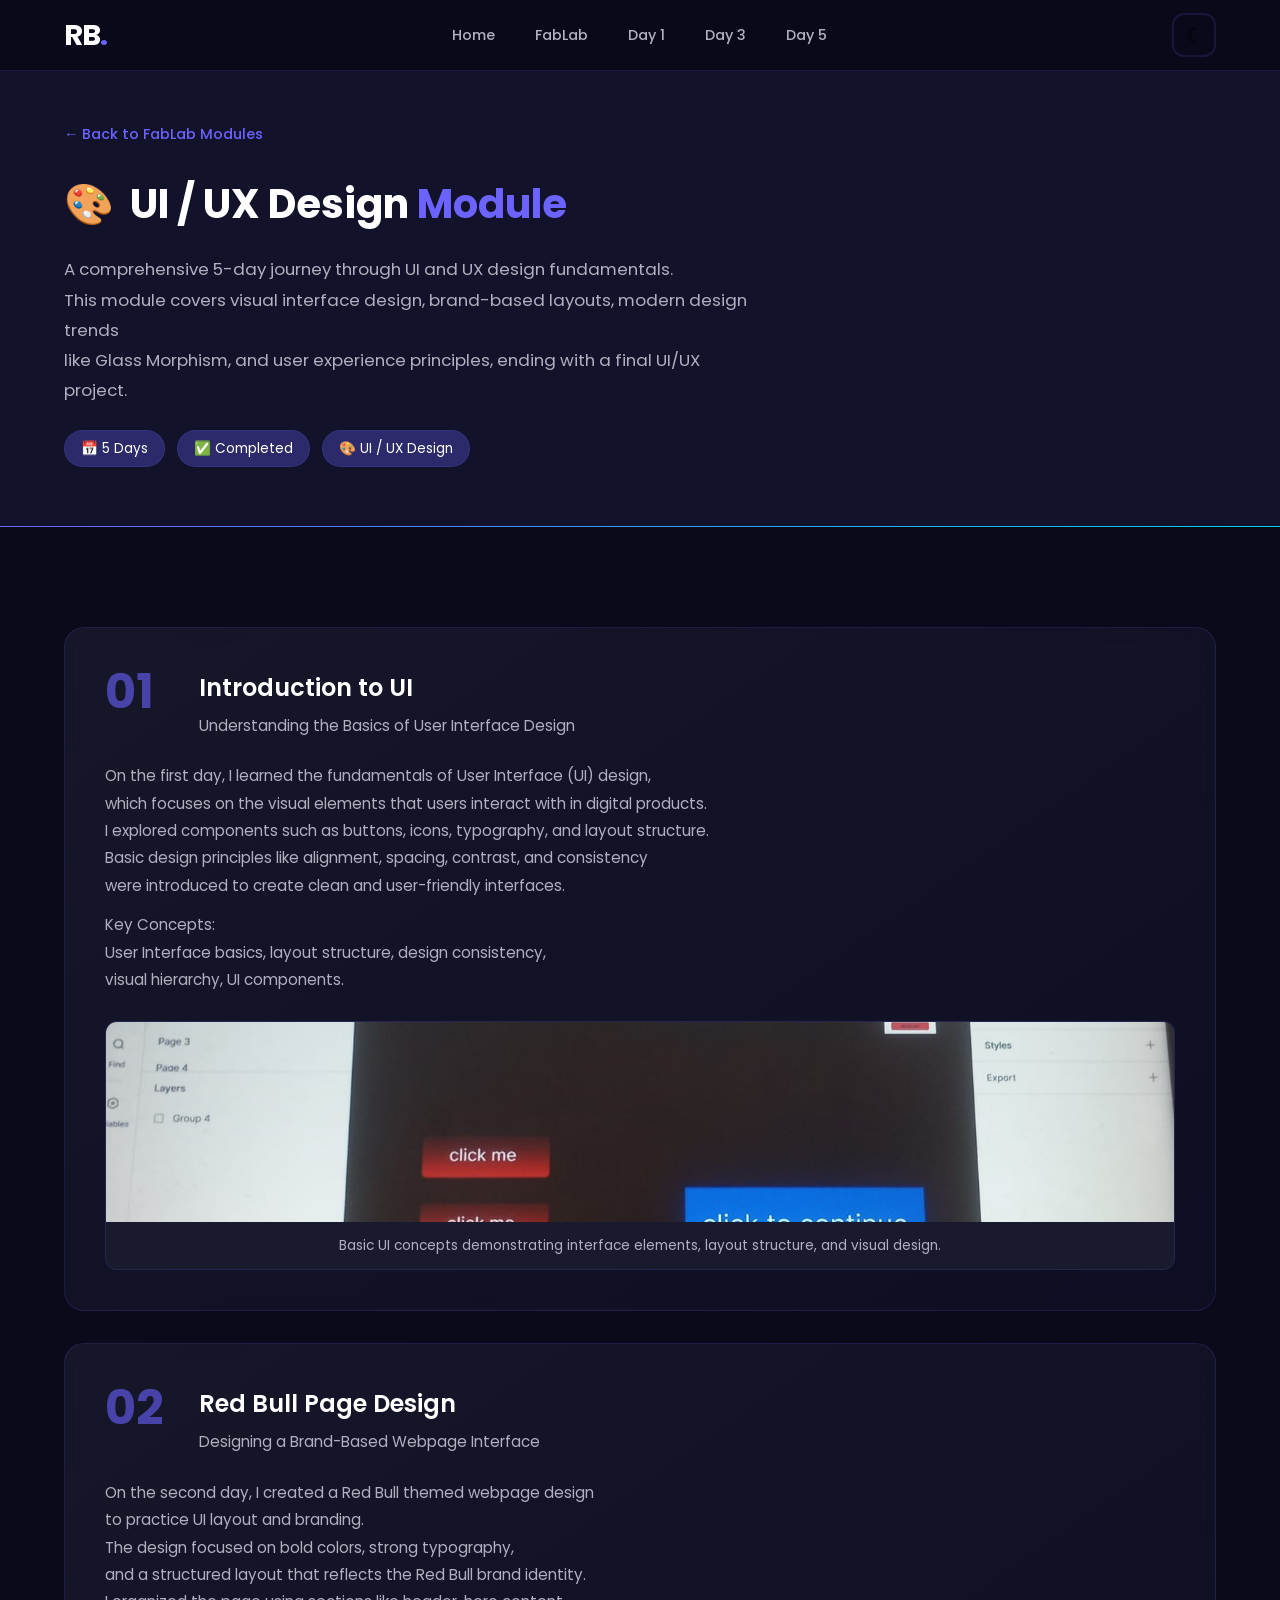
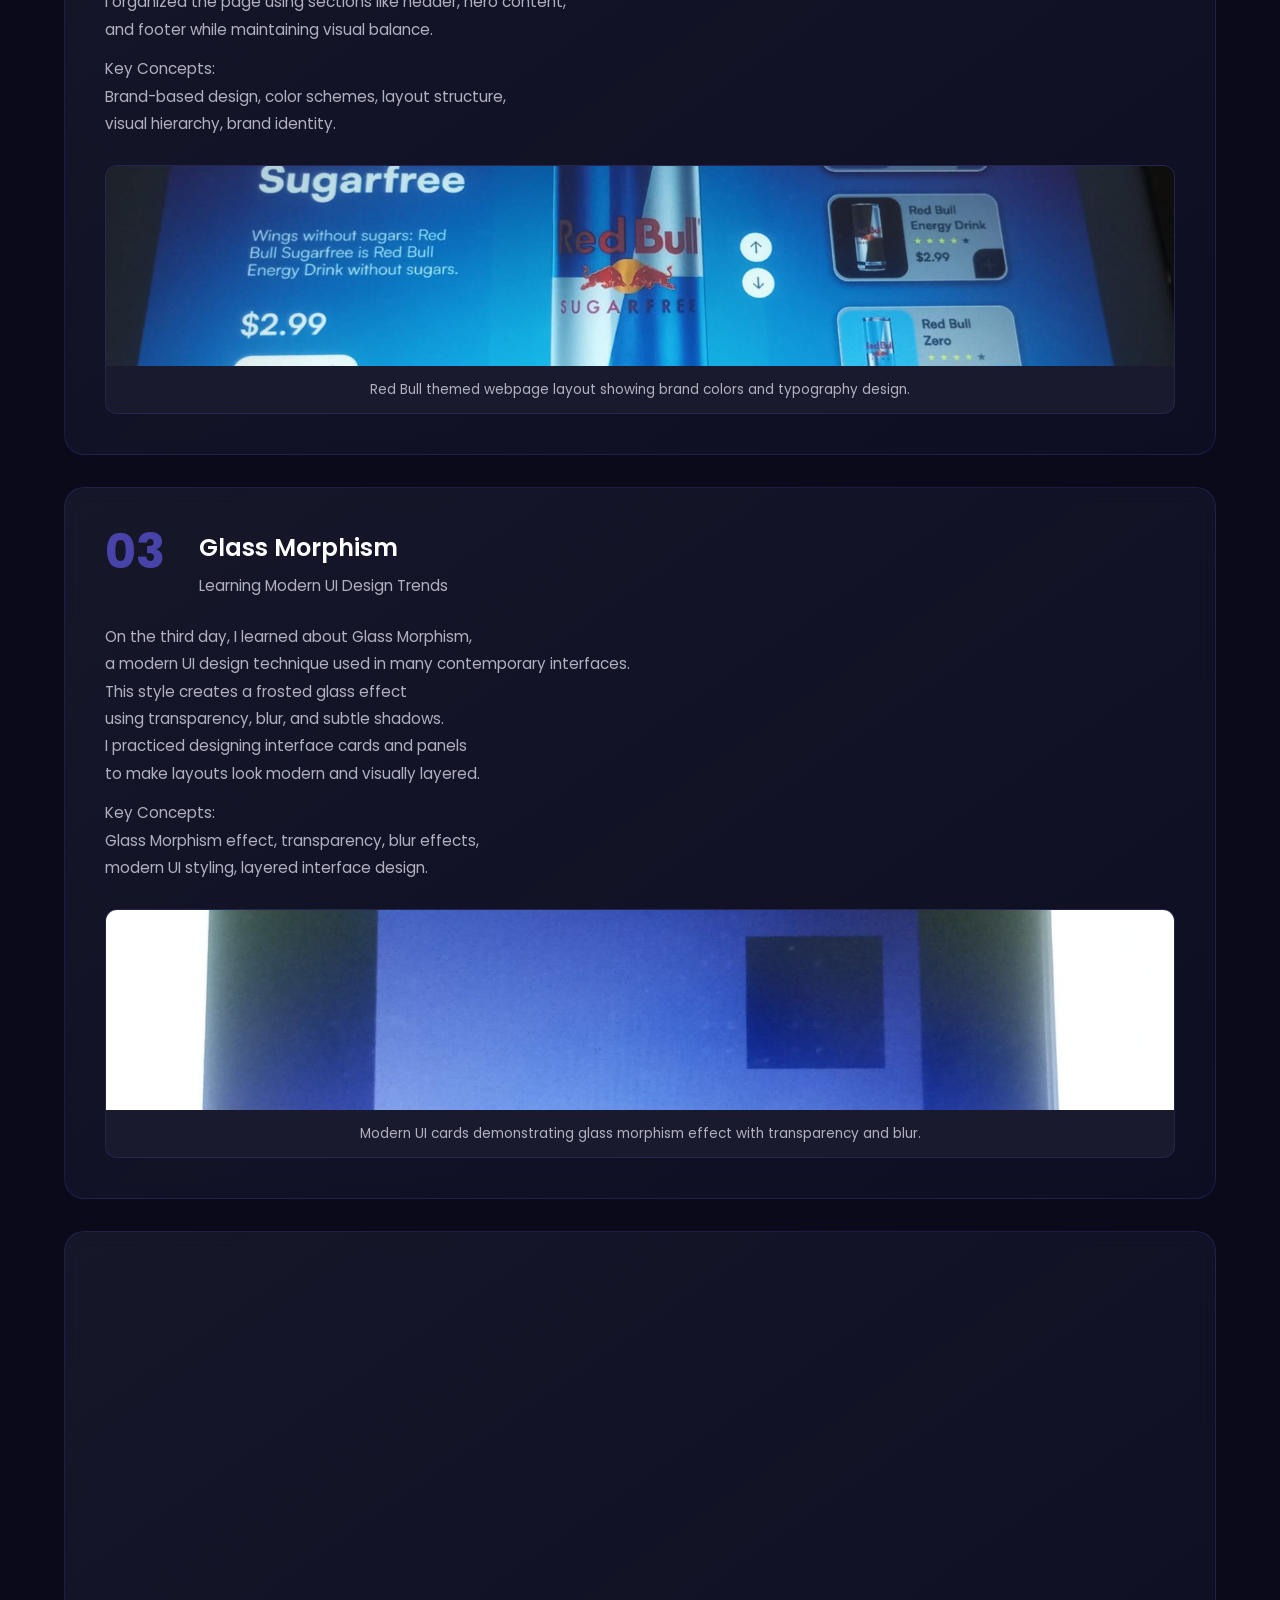
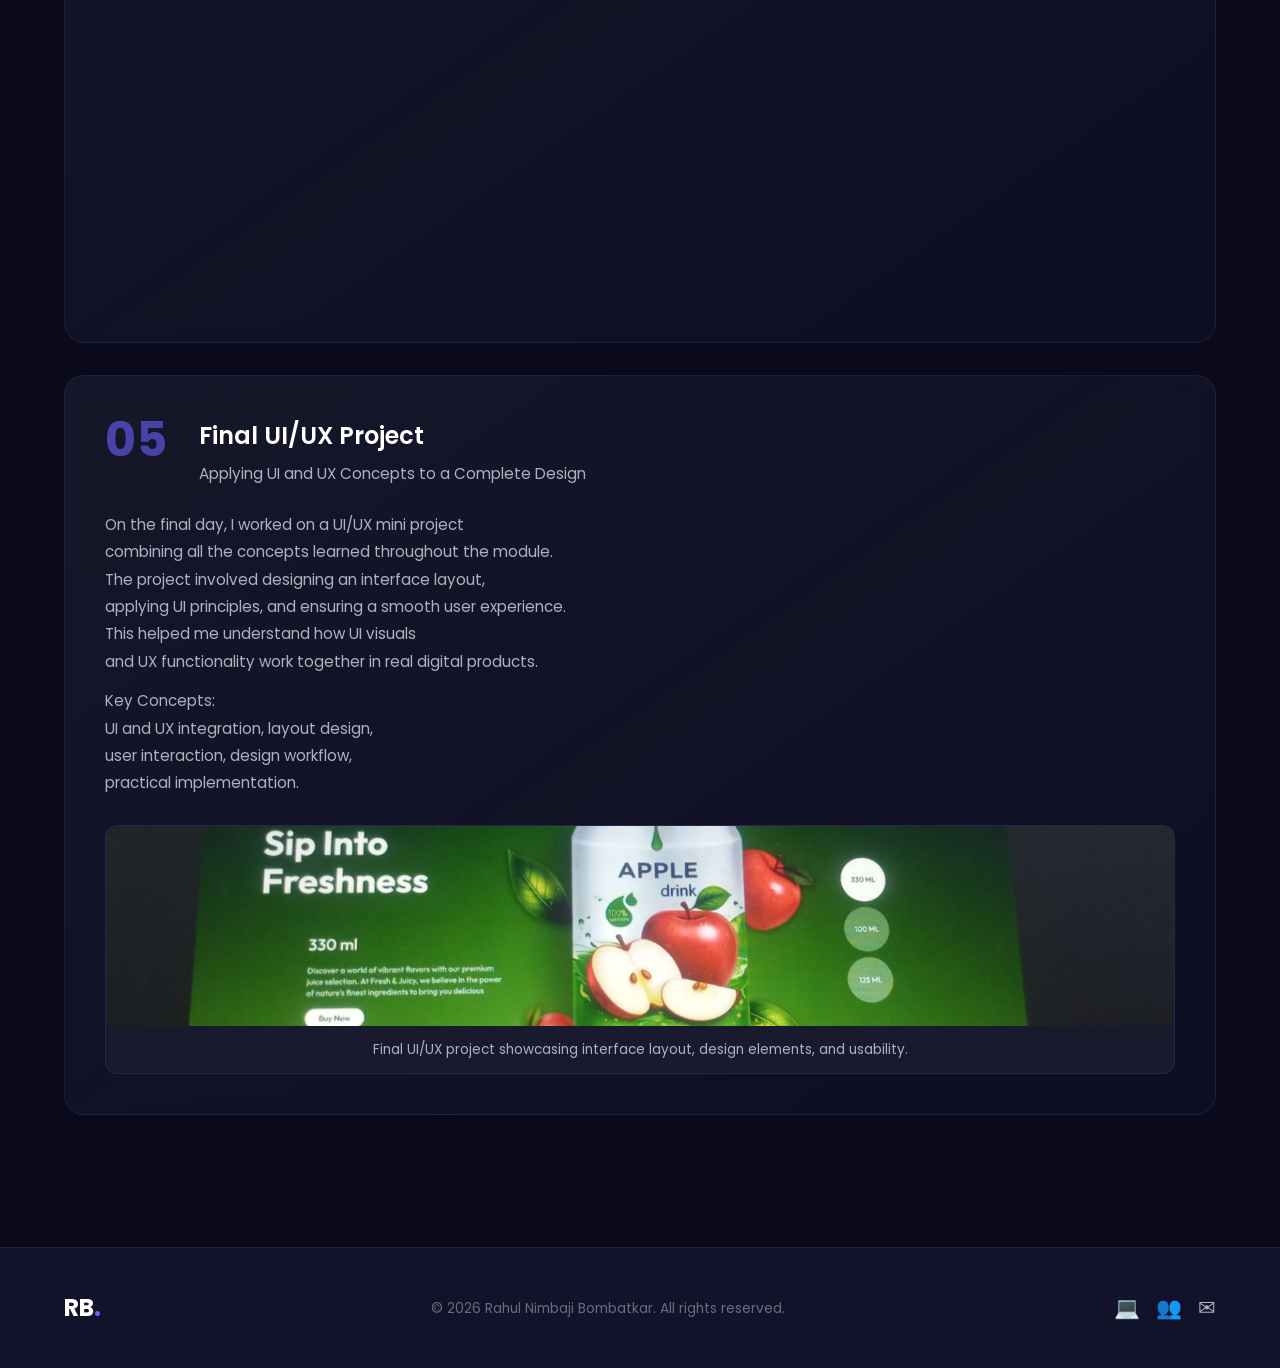
==== uiux.html @ 10b76bdc "Add files via upload" ====
<!DOCTYPE html>
<html lang="en" data-theme="dark">

<head>
    <meta charset="UTF-8">
    <meta name="viewport" content="width=device-width, initial-scale=1.0">
    <link rel="icon" href="https://public-frontend-cos.metadl.com/mgx/img/favicon_atoms.ico" type="image/x-icon">
   <title>UI / UX Design Module | Rahul Bombatkar</title>
    <link rel="stylesheet" href="./style.css">
    <link rel="preconnect" href="https://fonts.googleapis.com">
    <link rel="preconnect" href="https://fonts.gstatic.com" crossorigin>
    <link href="https://fonts.googleapis.com/css2?family=Poppins:wght@300;400;500;600;700&display=swap" rel="stylesheet">
</head>

<body>
    <!-- ========== NAVBAR ========== -->
    <nav class="navbar" id="navbar">
        <div class="nav-container">
            <a href="./index.html" class="nav-logo">RB<span class="accent">.</span></a>
            <ul class="nav-links" id="navLinks">
                <li><a href="./index.html" class="nav-link">Home</a></li>
                <li><a href="./index.html#fablab" class="nav-link">FabLab</a></li>
                <li><a href="#day1" class="nav-link">Day 1</a></li>
                <li><a href="#day3" class="nav-link">Day 3</a></li>
                <li><a href="#day5" class="nav-link">Day 5</a></li>
            </ul>
            <div class="nav-actions">
                <button class="theme-toggle" id="themeToggle" aria-label="Toggle theme">
                    <span class="theme-icon sun">&#9728;</span>
                    <span class="theme-icon moon">&#9790;</span>
                </button>
                <button class="hamburger" id="hamburger" aria-label="Toggle menu">
                    <span></span>
                    <span></span>
                    <span></span>
                </button>
            </div>
        </div>
    </nav>

    <!-- ========== MODULE HEADER ========== -->
    <section class="module-header">
        <div class="container">
            <a href="./index.html#fablab" class="back-link animate-on-scroll">&#8592; Back to FabLab Modules</a>
            <h1 class="module-title animate-on-scroll">
                <span class="module-icon">&#127912;</span>
                UI / UX Design <span class="accent">Module</span>
            </h1>
            <p class="module-description animate-on-scroll">
              A comprehensive 5-day journey through UI and UX design fundamentals. <br>
              This module covers visual interface design, brand-based layouts, modern design trends <br>
              like Glass Morphism, and user experience principles, ending with a final UI/UX project.<br>
            </p>
            <div class="module-meta animate-on-scroll">
               <span class="meta-badge">&#128197; 5 Days</span>
               <span class="meta-badge">&#9989; Completed</span>
               <span class="meta-badge">&#127912; UI / UX Design</span>
            </div>
        </div>
    </section>

    <!-- ========== DAY-WISE CONTENT ========== -->
    <section class="section" id="days-content">
        <div class="container">

            <!-- DAY 1 -->
            <div class="day-card" id="day1">
                <div class="day-header animate-on-scroll">
                    <span class="day-number">01</span>
                    <div>
                        <h2>Introduction to UI</h2>
                        <p class="day-subtitle">Understanding the Basics of User Interface Design</p>
                    </div>
                </div>
                <div class="day-content animate-on-scroll">
                                <p>
                On the first day, I learned the fundamentals of User Interface (UI) design,<br>
                which focuses on the visual elements that users interact with in digital products.<br>
                I explored components such as buttons, icons, typography, and layout structure.<br>
                Basic design principles like alignment, spacing, contrast, and consistency<br>
                were introduced to create clean and user-friendly interfaces.<br>
                </p>

                <p>
                Key Concepts:<br>
                User Interface basics, layout structure, design consistency,<br>
                visual hierarchy, UI components.<br>
                </p>
                </div>
                <div class="day-gallery animate-on-scroll">
                    <div class="gallery-grid">
                        <div class="gallery-item" data-caption="Day 1 - Setting up the web development environment">
                           <a href="https://day-1-beige.vercel.app/" target="_blank">
    <img src="uiux1.jpeg" alt="Day 1 Project">
</a>
                            <p class="gallery-caption">Basic UI concepts demonstrating interface elements, layout structure, and visual design.</p>
                        </div>
                    </div>
                </div>
            </div>

            <!-- DAY 2 -->
            <div class="day-card" id="day2">
                <div class="day-header animate-on-scroll">
                    <span class="day-number">02</span>
                    <div>
                       <h2>Red Bull Page Design</h2>
                        <p class="day-subtitle">Designing a Brand-Based Webpage Interface</p>
                    </div>
                </div>
                <div class="day-content animate-on-scroll">
                                <p>
                On the second day, I created a Red Bull themed webpage design<br>
                to practice UI layout and branding.<br>
                The design focused on bold colors, strong typography,<br>
                and a structured layout that reflects the Red Bull brand identity.<br>
                I organized the page using sections like header, hero content,<br>
                and footer while maintaining visual balance.<br>
                </p>

                <p>
                Key Concepts:<br>
                Brand-based design, color schemes, layout structure,<br>
                visual hierarchy, brand identity.<br>
                </p>
                </div>
                <div class="day-gallery animate-on-scroll">
                    <div class="gallery-grid">
                        <div class="gallery-item" data-caption="Day 2 - HTML5 semantic structure and elements">
                          <a href="https://day2-rho-one.vercel.app/"  target="_blank">
    <img src="uiux2.jpeg" alt="Day 2 Project">
</a>
                            <p class="gallery-caption">Red Bull themed webpage layout showing brand colors and typography design.</p>
                        </div>
                    </div>
                </div>
            </div>

            <!-- DAY 3 -->
            <div class="day-card" id="day3">
                <div class="day-header animate-on-scroll">
                    <span class="day-number">03</span>
                    <div>
                       <h2>Glass Morphism</h2>
                        <p class="day-subtitle">Learning Modern UI Design Trends</p>
                    </div>
                </div>
                <div class="day-content animate-on-scroll">
                                <p>
                On the third day, I learned about Glass Morphism,<br>
                a modern UI design technique used in many contemporary interfaces.<br>
                This style creates a frosted glass effect<br>
                using transparency, blur, and subtle shadows.<br>
                I practiced designing interface cards and panels<br>
                to make layouts look modern and visually layered.<br>
                </p>

                <p>
                Key Concepts:<br>
                Glass Morphism effect, transparency, blur effects,<br>
                modern UI styling, layered interface design.<br>
                </p>
                </div>
                <div class="day-gallery animate-on-scroll">
                    <div class="gallery-grid">
                        <div class="gallery-item" data-caption="Day 3 - CSS styling and color palettes">
                           <a href="https://day-3-plum-eta.vercel.app/"  target="_blank">
    <img src="uiux3.jpeg" alt="Day 3 Project">
</a>
                            <p class="gallery-caption">Modern UI cards demonstrating glass morphism effect with transparency and blur.</p>
                        </div>
                    </div>
                </div>
            </div>

            <!-- DAY 4 -->
            <div class="day-card" id="day4">
                <div class="day-header animate-on-scroll">
                    <span class="day-number">04</span>
                    <div>
                        <h2>Introduction to UX</h2>
                        <p class="day-subtitle">Understanding User Experience Design</p>
                    </div>
                </div>
                <div class="day-content animate-on-scroll">
                                <p>
                On the fourth day, I was introduced to User Experience (UX) design,<br>
                which focuses on improving how users interact with digital products.<br>
                I learned about usability, accessibility,<br>
                and user-centered design principles.<br>
                Understanding user needs and designing simple navigation<br>
                helps create smooth and efficient user experiences.<br>
                </p>

                <p>
                Key Concepts:<br>
                User experience fundamentals, usability, accessibility,<br>
                user journey, user-centered design.<br>
                </p>
                </div>
                <div class="day-gallery animate-on-scroll">
                    <div class="gallery-grid">
                        <div class="gallery-item" data-caption="Day 4 - Responsive design across devices">
                            <a href="https://day-4-flax.vercel.app/" target="_blank">
    <img src="uiux4.jpeg" alt="Day 4 Project">
</a>
                            <p class="gallery-caption">UX design concepts illustrating user interaction flow and usability principles.</p>
                        </div>
                    </div>
                </div>
            </div>

            <!-- DAY 5 -->
            <div class="day-card" id="day5">
                <div class="day-header animate-on-scroll">
                    <span class="day-number">05</span>
                    <div>
                       <h2>Final UI/UX Project</h2>
                        <p class="day-subtitle">Applying UI and UX Concepts to a Complete Design</p>
                    </div>
                </div>
                <div class="day-content animate-on-scroll">
                                    <p>
                On the final day, I worked on a UI/UX mini project<br>
                combining all the concepts learned throughout the module.<br>
                The project involved designing an interface layout,<br>
                applying UI principles, and ensuring a smooth user experience.<br>
                This helped me understand how UI visuals<br>
                and UX functionality work together in real digital products.<br>
                </p>

                <p>
                Key Concepts:<br>
                UI and UX integration, layout design,<br>
                user interaction, design workflow,<br>
                practical implementation.<br>
                </p>
                </div>
                <div class="day-gallery animate-on-scroll">
                    <div class="gallery-grid">
                        <div class="gallery-item" data-caption="Day 5 - JavaScript fundamentals and interactive coding">
                          <a href="https://day-5-liart-rho.vercel.app/" target="_blank">
    <img src="uiux5.jpeg" alt="Day 5 Project">
</a>
                            <p class="gallery-caption">Final UI/UX project showcasing interface layout, design elements, and usability.</p>
                        </div>
                    </div>
                </div>
            </div>

 
        </div>
    </section>

    <!-- ========== FOOTER ========== -->
    <footer class="footer">
        <div class="container">
            <div class="footer-content">
                <div class="footer-logo">RB<span class="accent">.</span></div>
                <p class="footer-text">&copy; 2026 Rahul Nimbaji Bombatkar. All rights reserved.</p>
                <div class="footer-links">
                    <a href="https://github.com/Krish5276" aria-label="GitHub">&#128187;</a>
                    <a href="https://www.linkedin.com/in/rahul-bombatkar-483922384?utm_source=share&utm_campaign=share_via&utm_content=profile&utm_medium=android_app" aria-label="LinkedIn">&#128101;</a>
                    <a href="mailto:gamersrahul00@gmail.com" aria-label="Email">&#9993;</a>
                </div>
            </div>
        </div>
    </footer>

    <!-- ========== IMAGE MODAL ========== -->
    <div class="modal-overlay" id="imageModal">
        <div class="modal-content">
            <button class="modal-close" id="modalClose">&times;</button>
            <img src="" alt="Preview" class="modal-image" id="modalImage">
            <p class="modal-caption" id="modalCaption"></p>
        </div>
    </div>

    <script src="./script.js"></script>
</body>

</html>
---- style.css ----
/* ============================================================
   RAHUL BOMBATKAR - PORTFOLIO WEBSITE
   Complete CSS with Dark/Light Theme Support
   ============================================================ */

/* ========== CSS VARIABLES (THEME) ========== */
:root {
    /* Dark Theme (Default) */
    --bg-primary: #0a0a1a;
    --bg-secondary: #12122a;
    --bg-card: #1a1a2e;
    --bg-card-hover: #222240;
    --bg-nav: rgba(10, 10, 26, 0.95);
    --text-primary: #ffffff;
    --text-secondary: #b0b0c0;
    --text-muted: #6a6a80;
    --accent: #6c63ff;
    --accent-light: #8b83ff;
    --accent-secondary: #00d4ff;
    --accent-glow: rgba(108, 99, 255, 0.3);
    --border-color: rgba(108, 99, 255, 0.15);
    --border-hover: rgba(108, 99, 255, 0.4);
    --shadow: 0 8px 32px rgba(0, 0, 0, 0.3);
    --shadow-hover: 0 12px 40px rgba(108, 99, 255, 0.2);
    --success: #00c853;
    --warning: #ff9800;
    --danger: #ff5252;
    --gradient-primary: linear-gradient(135deg, #6c63ff, #00d4ff);
    --gradient-card: linear-gradient(145deg, rgba(26, 26, 46, 0.8), rgba(18, 18, 42, 0.6));
    --overlay: rgba(0, 0, 0, 0.7);
}

/* Light Theme */
[data-theme="light"] {
    --bg-primary: #f5f5ff;
    --bg-secondary: #eeeef8;
    --bg-card: #ffffff;
    --bg-card-hover: #f0f0ff;
    --bg-nav: rgba(245, 245, 255, 0.95);
    --text-primary: #1a1a2e;
    --text-secondary: #4a4a60;
    --text-muted: #8a8a9a;
    --accent: #5a52e0;
    --accent-light: #6c63ff;
    --accent-secondary: #0099cc;
    --accent-glow: rgba(90, 82, 224, 0.15);
    --border-color: rgba(90, 82, 224, 0.15);
    --border-hover: rgba(90, 82, 224, 0.35);
    --shadow: 0 8px 32px rgba(0, 0, 0, 0.08);
    --shadow-hover: 0 12px 40px rgba(90, 82, 224, 0.15);
    --gradient-card: linear-gradient(145deg, rgba(255, 255, 255, 0.9), rgba(240, 240, 255, 0.7));
    --overlay: rgba(255, 255, 255, 0.8);
}

/* ========== RESET & BASE ========== */
*,
*::before,
*::after {
    margin: 0;
    padding: 0;
    box-sizing: border-box;
}

html {
    scroll-behavior: smooth;
    font-size: 16px;
}

body {
    font-family: 'Poppins', sans-serif;
    background-color: var(--bg-primary);
    color: var(--text-primary);
    line-height: 1.7;
    overflow-x: hidden;
    transition: background-color 0.4s ease, color 0.4s ease;
}

a {
    text-decoration: none;
    color: inherit;
    transition: color 0.3s ease;
}

img {
    max-width: 100%;
    display: block;
  
}

.container {
    max-width: 1200px;
    margin: 0 auto;
    padding: 0 24px;
}

.accent {
    color: var(--accent);
}

/* ========== NAVBAR ========== */
.navbar {
    position: fixed;
    top: 0;
    left: 0;
    right: 0;
    z-index: 1000;
    background: var(--bg-nav);
    backdrop-filter: blur(20px);
    -webkit-backdrop-filter: blur(20px);
    border-bottom: 1px solid var(--border-color);
    transition: all 0.3s ease;
}

.navbar.scrolled {
    box-shadow: var(--shadow);
}

.nav-container {
    max-width: 1200px;
    margin: 0 auto;
    padding: 0 24px;
    display: flex;
    align-items: center;
    justify-content: space-between;
    height: 70px;
}

.logo-img {
    height: 45px;
    width: auto;
    object-fit: contain;
}

.nav-logo {
    font-size: 1.8rem;
    font-weight: 700;
    letter-spacing: -1px;
}

.nav-links {
    display: flex;
    list-style: none;
    gap: 8px;
}

.nav-link {
    padding: 8px 16px;
    border-radius: 8px;
    font-size: 0.9rem;
    font-weight: 500;
    color: var(--text-secondary);
    transition: all 0.3s ease;
}

.nav-link:hover,
.nav-link.active {
    color: var(--accent);
    background: var(--accent-glow);
}

.nav-actions {
    display: flex;
    align-items: center;
    gap: 12px;
}

/* Theme Toggle Button */
.theme-toggle {
    width: 44px;
    height: 44px;
    border: 2px solid var(--border-color);
    border-radius: 12px;
    background: transparent;
    cursor: pointer;
    display: flex;
    align-items: center;
    justify-content: center;
    transition: all 0.3s ease;
    position: relative;
    overflow: hidden;
}

.theme-toggle:hover {
    border-color: var(--accent);
    background: var(--accent-glow);
}

.theme-icon {
    font-size: 1.2rem;
    position: absolute;
    transition: all 0.4s ease;
}

/* Dark theme: show moon, hide sun */
[data-theme="dark"] .theme-icon.sun {
    opacity: 0;
    transform: translateY(20px) rotate(180deg);
}

[data-theme="dark"] .theme-icon.moon {
    opacity: 1;
    transform: translateY(0) rotate(0deg);
}

/* Light theme: show sun, hide moon */
[data-theme="light"] .theme-icon.sun {
    opacity: 1;
    transform: translateY(0) rotate(0deg);
}

[data-theme="light"] .theme-icon.moon {
    opacity: 0;
    transform: translateY(-20px) rotate(-180deg);
}

/* Hamburger Menu */
.hamburger {
    display: none;
    flex-direction: column;
    gap: 5px;
    background: none;
    border: none;
    cursor: pointer;
    padding: 8px;
}

.hamburger span {
    width: 24px;
    height: 2px;
    background: var(--text-primary);
    border-radius: 2px;
    transition: all 0.3s ease;
}

.hamburger.active span:nth-child(1) {
    transform: rotate(45deg) translate(5px, 5px);
}

.hamburger.active span:nth-child(2) {
    opacity: 0;
}

.hamburger.active span:nth-child(3) {
    transform: rotate(-45deg) translate(5px, -5px);
}

/* ========== HERO SECTION ========== */
.hero {
    min-height: 100vh;
    display: flex;
    align-items: center;
    justify-content: center;
    position: relative;
    padding: 100px 24px 60px;
    overflow: hidden;
}

.hero-bg-overlay {
    position: absolute;
    inset: 0;
    background: 
        radial-gradient(ellipse at 20% 50%, rgba(108, 99, 255, 0.15) 0%, transparent 50%),
        radial-gradient(ellipse at 80% 20%, rgba(0, 212, 255, 0.1) 0%, transparent 50%),
        radial-gradient(ellipse at 50% 80%, rgba(108, 99, 255, 0.08) 0%, transparent 50%);
    z-index: 0;
}

.hero-content {
    max-width: 1200px;
    width: 100%;
    display: flex;
    align-items: center;
    justify-content: space-between;
    gap: 60px;
    position: relative;
    z-index: 1;
}

.hero-text {
    flex: 1;
}

.hero-greeting {
    font-size: 1.1rem;
    color: var(--accent);
    font-weight: 500;
    margin-bottom: 8px;
    letter-spacing: 2px;
    text-transform: uppercase;
}

.hero-name {
    font-size: 3.5rem;
    font-weight: 700;
    line-height: 1.2;
    margin-bottom: 16px;
}

.hero-branch {
    font-size: 1.3rem;
    color: var(--text-secondary);
    margin-bottom: 20px;
    font-weight: 400;
}

.hero-intro {
    font-size: 1rem;
    color: var(--text-secondary);
    max-width: 520px;
    margin-bottom: 32px;
    line-height: 1.8;
}

.hero-buttons {
    display: flex;
    gap: 16px;
    flex-wrap: wrap;
}

/* Profile Photo */
.hero-image {
    flex-shrink: 0;
}

.profile-photo-wrapper {
    position: relative;
    width: 300px;
    height: 300px;
}

.profile-photo {
    width: 100%;
    height: 100%;
    border-radius: 50%;
    object-fit: cover;
    border: 4px solid var(--accent);
    position: relative;
    z-index: 2;
}

.profile-ring {
    position: absolute;
    inset: -12px;
    border-radius: 50%;
    border: 2px dashed var(--accent-secondary);
    animation: spin 20s linear infinite;
    z-index: 1;
}

@keyframes spin {
    from { transform: rotate(0deg); }
    to { transform: rotate(360deg); }
}

/* Scroll Indicator */
.scroll-indicator {
    position: absolute;
    bottom: 30px;
    left: 50%;
    transform: translateX(-50%);
    z-index: 2;
}

.scroll-arrow {
    display: block;
    width: 24px;
    height: 24px;
    border-right: 2px solid var(--accent);
    border-bottom: 2px solid var(--accent);
    transform: rotate(45deg);
    animation: scrollBounce 2s infinite;
}

@keyframes scrollBounce {
    0%, 20%, 50%, 80%, 100% { transform: rotate(45deg) translateY(0); }
    40% { transform: rotate(45deg) translateY(10px); }
    60% { transform: rotate(45deg) translateY(5px); }
}

/* ========== BUTTONS ========== */
.btn {
    display: inline-flex;
    align-items: center;
    gap: 8px;
    padding: 12px 28px;
    border-radius: 10px;
    font-size: 0.95rem;
    font-weight: 600;
    font-family: 'Poppins', sans-serif;
    cursor: pointer;
    transition: all 0.3s ease;
    border: none;
}

.btn-primary {
    background: var(--gradient-primary);
    color: #ffffff;
}

.btn-primary:hover {
    transform: translateY(-2px);
    box-shadow: 0 8px 25px var(--accent-glow);
}

.btn-outline {
    background: transparent;
    color: var(--accent);
    border: 2px solid var(--accent);
}

.btn-outline:hover {
    background: var(--accent-glow);
    transform: translateY(-2px);
}

.btn-large {
    padding: 16px 36px;
    font-size: 1.05rem;
}

.btn-small {
    padding: 8px 16px;
    font-size: 0.8rem;
    border-radius: 6px;
    background: var(--gradient-primary);
    color: #ffffff;
}

.btn-outline-sm {
    background: transparent !important;
    border: 1px solid #ffffff;
    color: #ffffff;
}

.btn-outline-sm:hover {
    background: rgba(255, 255, 255, 0.1) !important;
}

.download-btn {
  display: inline-block;
  padding: 12px 25px;
  background-color: #007bff;
  color: white;
  text-decoration: none;
  font-size: 16px;
  border-radius: 8px;
     text-align: center;
  transition: 0.3s;
}

.download-btn:hover {
  background-color: #0056b3;
}

/* ========== SECTIONS ========== */
.section {
    padding: 100px 0;
}

.section-alt {
    background: var(--bg-secondary);
}

.section-title {
    font-size: 2.2rem;
    font-weight: 700;
    text-align: center;
    margin-bottom: 16px;
}

.section-subtitle {
    text-align: center;
    color: var(--text-secondary);
    max-width: 600px;
    margin: 0 auto 48px;
    font-size: 1rem;
}

/* ========== ABOUT SECTION ========== */
.about-content {
    display: flex;
    flex-direction: column;
    gap: 48px;
    margin-top: 48px;
}

.about-text p {
    color: var(--text-secondary);
    margin-bottom: 16px;
    font-size: 1rem;
    line-height: 1.8;
}

.about-text strong {
    color: var(--text-primary);
}

.about-stats {
    display: flex;
    justify-content: center;
    gap: 32px;
    flex-wrap: wrap;
}

.stat-card {
    background: var(--gradient-card);
    border: 1px solid var(--border-color);
    border-radius: 16px;
    padding: 28px 40px;
    text-align: center;
    backdrop-filter: blur(10px);
    transition: all 0.3s ease;
}

.stat-card:hover {
    border-color: var(--border-hover);
    transform: translateY(-4px);
    box-shadow: var(--shadow-hover);
}

.stat-number {
    display: block;
    font-size: 2.2rem;
    font-weight: 700;
    color: var(--accent);
}

.stat-label {
    font-size: 0.9rem;
    color: var(--text-secondary);
    margin-top: 4px;
}

/* ========== SKILLS SECTION ========== */
.skills-grid {
    display: flex;
    flex-wrap: wrap;
    justify-content: center;
    gap: 14px;
    margin-top: 48px;
}

.skill-tag {
    display: inline-flex;
    align-items: center;
    gap: 8px;
    padding: 12px 24px;
    background: var(--gradient-card);
    border: 1px solid var(--border-color);
    border-radius: 50px;
    font-size: 0.9rem;
    font-weight: 500;
    color: var(--text-primary);
    backdrop-filter: blur(10px);
    transition: all 0.3s ease;
    cursor: default;
}

.skill-tag:hover {
    border-color: var(--accent);
    background: var(--accent-glow);
    transform: translateY(-3px);
    box-shadow: var(--shadow-hover);
}

.skill-icon {
    font-size: 1.1rem;
}

/* ========== PROJECTS SECTION ========== */
.projects-grid {
    display: grid;
    grid-template-columns: repeat(auto-fit, minmax(340px, 1fr));
    gap: 28px;
    margin-top: 48px;
}

.project-card {
    background: var(--gradient-card);
    border: 1px solid var(--border-color);
    border-radius: 16px;
    overflow: hidden;
    backdrop-filter: blur(10px);
    transition: all 0.3s ease;
}

.project-card:hover {
    border-color: var(--border-hover);
    transform: translateY(-6px);
    box-shadow: var(--shadow-hover);
}

.project-image {
    position: relative;
    height: 220px;
    overflow: hidden;
}

.project-image img {
    width: 100%;
    height: 100%;
    object-fit: cover;
    transition: transform 0.4s ease;
}

.project-card:hover .project-image img {
    transform: scale(1.05);
}

.project-overlay {
    position: absolute;
    inset: 0;
    background: rgba(0, 0, 0, 0.7);
    display: flex;
    align-items: center;
    justify-content: center;
    gap: 12px;
    opacity: 0;
    transition: opacity 0.3s ease;
}

.project-card:hover .project-overlay {
    opacity: 1;
}

.project-info {
    padding: 24px;
}

.project-info h3 {
    font-size: 1.2rem;
    font-weight: 600;
    margin-bottom: 8px;
}

.project-info p {
    color: var(--text-secondary);
    font-size: 0.9rem;
    margin-bottom: 16px;
    line-height: 1.6;
}

.project-tags {
    display: flex;
    flex-wrap: wrap;
    gap: 8px;
}

.project-tags span {
    padding: 4px 12px;
    background: var(--accent-glow);
    color: var(--accent);
    border-radius: 20px;
    font-size: 0.75rem;
    font-weight: 500;
}

/* ========== RESUME SECTION ========== */
.resume-content {
    text-align: center;
    margin-top: 48px;
}

.resume-icon {
    font-size: 4rem;
    margin-bottom: 20px;
}

.resume-text {
    color: var(--text-secondary);
    font-size: 1.1rem;
    margin-bottom: 32px;
    max-width: 500px;
    margin-left: auto;
    margin-right: auto;
}

/* ========== FABLAB MODULES SECTION ========== */
.modules-grid {
    display: grid;
    grid-template-columns: repeat(auto-fit, minmax(280px, 1fr));
    gap: 24px;
    margin-top: 48px;
}

.module-card {
    background: var(--gradient-card);
    border: 1px solid var(--border-color);
    border-radius: 16px;
    padding: 28px;
    text-align: center;
    backdrop-filter: blur(10px);
    transition: all 0.3s ease;
    position: relative;
    overflow: hidden;
}

/* Active module card */
.module-card.active {
    border-color: var(--success);
    cursor: pointer;
}

.module-card.active:hover {
    transform: translateY(-6px);
    box-shadow: 0 12px 40px rgba(0, 200, 83, 0.2);
    border-color: var(--success);
}

/* Locked module card */
.module-card.locked {
    opacity: 0.6;
    cursor: not-allowed;
}

.module-card.locked:hover {
    opacity: 0.75;
}

.module-card-icon {
    font-size: 2.5rem;
    margin-bottom: 16px;
    display: block;
}

.module-card-title {
    font-size: 1.1rem;
    font-weight: 600;
    margin-bottom: 8px;
}

.module-card-status {
    display: inline-flex;
    align-items: center;
    gap: 6px;
    padding: 4px 14px;
    border-radius: 20px;
    font-size: 0.8rem;
    font-weight: 500;
}

.module-card-status.completed {
    background: rgba(0, 200, 83, 0.15);
    color: var(--success);
}

.module-card-status.coming-soon {
    background: rgba(255, 152, 0, 0.15);
    color: var(--warning);
}

/* ========== AGREEMENT SECTION ========== */
.agreement-content {
    margin-top: 48px;
}

.agreement-card {
    background: var(--gradient-card);
    border: 1px solid var(--border-color);
    border-radius: 16px;
    padding: 40px;
    backdrop-filter: blur(10px);
}

.agreement-card h3 {
    font-size: 1.4rem;
    margin-bottom: 24px;
    text-align: center;
}

.agreement-body {
    display: flex;
    flex-direction: column;
    gap: 32px;
}

.responsibility-section {
    padding: 0;
}

.responsibility-title {
    font-size: 1.1rem;
    font-weight: 600;
    color: var(--accent);
    margin-bottom: 16px;
    padding-bottom: 8px;
    border-bottom: 2px solid var(--border-color);
}

.agreement-list {
    list-style: none;
    padding: 0;
    margin: 0;
}

.agreement-list li {
    color: var(--text-secondary);
    font-size: 0.95rem;
    line-height: 1.7;
    padding: 10px 12px 10px 32px;
    position: relative;
    border-left: 3px solid transparent;
    transition: all 0.3s ease;
    border-radius: 0 8px 8px 0;
}

.agreement-list li::before {
    content: '✓';
    position: absolute;
    left: 8px;
    color: var(--accent);
    font-weight: 700;
    font-size: 0.9rem;
}

.agreement-list li:hover {
    border-left-color: var(--accent);
    background: var(--accent-glow);
    color: var(--text-primary);
    padding-left: 36px;
}

.agreement-signature {
    margin-top: 32px;
    padding-top: 24px;
    border-top: 1px solid var(--border-color);
    text-align: right;
}

.agreement-signature p {
    color: var(--text-secondary);
    margin-bottom: 4px;
    font-size: 0.9rem;
}

.agreement-signature .signature-name {
    font-size: 1.2rem;
    color: var(--accent);
    margin-top: 8px;
}

/* ========== FOOTER ========== */
.footer {
    padding: 40px 0;
    border-top: 1px solid var(--border-color);
    background: var(--bg-secondary);
}

.footer-content {
    display: flex;
    align-items: center;
    justify-content: space-between;
    flex-wrap: wrap;
    gap: 16px;
}

.footer-logo {
    font-size: 1.5rem;
    font-weight: 700;
}

.footer-text {
    color: var(--text-muted);
    font-size: 0.85rem;
}

.footer-links {
    display: flex;
    gap: 16px;
}

.footer-links a {
    font-size: 1.3rem;
    color: var(--text-secondary);
    transition: color 0.3s ease;
}

.footer-links a:hover {
    color: var(--accent);
}

/* ========== IMAGE MODAL ========== */
.modal-overlay {
    position: fixed;
    inset: 0;
    z-index: 2000;
    background: rgba(0, 0, 0, 0.9);
    display: flex;
    align-items: center;
    justify-content: center;
    opacity: 0;
    visibility: hidden;
    transition: all 0.3s ease;
    padding: 40px;
}

.modal-overlay.active {
    opacity: 1;
    visibility: visible;
}

.modal-content {
    max-width: 900px;
    width: 100%;
    position: relative;
    text-align: center;
}

.modal-close {
    position: absolute;
    top: -40px;
    right: 0;
    background: none;
    border: none;
    color: #ffffff;
    font-size: 2rem;
    cursor: pointer;
    transition: color 0.3s ease;
    z-index: 10;
}

.modal-close:hover {
    color: var(--accent);
}

.modal-image {
    width: 100%;
    max-height: 70vh;
    object-fit: contain;
    border-radius: 12px;
}

.modal-caption {
    color: #cccccc;
    margin-top: 16px;
    font-size: 0.95rem;
}

/* ========== WEB DEV MODULE PAGE ========== */
.module-header {
    padding: 120px 0 60px;
    background: var(--bg-secondary);
    position: relative;
}

.module-header::after {
    content: '';
    position: absolute;
    bottom: 0;
    left: 0;
    right: 0;
    height: 1px;
    background: var(--gradient-primary);
}

.back-link {
    display: inline-flex;
    align-items: center;
    gap: 8px;
    color: var(--accent);
    font-size: 0.9rem;
    font-weight: 500;
    margin-bottom: 24px;
    transition: all 0.3s ease;
}

.back-link:hover {
    gap: 12px;
}

.module-title {
    font-size: 2.5rem;
    font-weight: 700;
    margin-bottom: 16px;
}

.module-icon {
    font-size: 2.5rem;
    margin-right: 8px;
}

.module-description {
    color: var(--text-secondary);
    font-size: 1.05rem;
    max-width: 700px;
    line-height: 1.8;
    margin-bottom: 24px;
}

.module-meta {
    display: flex;
    gap: 12px;
    flex-wrap: wrap;
}

.meta-badge {
    display: inline-flex;
    align-items: center;
    gap: 6px;
    padding: 6px 16px;
    background: var(--accent-glow);
    border: 1px solid var(--border-color);
    border-radius: 20px;
    font-size: 0.85rem;
    color: var(--text-primary);
}

/* Day Cards */
.day-card {
    background: var(--gradient-card);
    border: 1px solid var(--border-color);
    border-radius: 20px;
    padding: 40px;
    margin-bottom: 32px;
    backdrop-filter: blur(10px);
    transition: all 0.3s ease;
}

.day-card:hover {
    border-color: var(--border-hover);
    box-shadow: var(--shadow-hover);
}

.day-header {
    display: flex;
    align-items: flex-start;
    gap: 24px;
    margin-bottom: 24px;
}

.day-number {
    font-size: 3rem;
    font-weight: 700;
    color: var(--accent);
    line-height: 1;
    min-width: 70px;
    opacity: 0.6;
}

.day-header h2 {
    font-size: 1.5rem;
    font-weight: 600;
    margin-bottom: 4px;
}

.day-subtitle {
    color: var(--text-secondary);
    font-size: 0.95rem;
}

.day-content {
    margin-bottom: 28px;
}

.day-content p {
    color: var(--text-secondary);
    margin-bottom: 12px;
    line-height: 1.8;
    font-size: 0.95rem;
}

/* Gallery Grid */
.day-gallery {
    margin-top: 20px;
}

.gallery-grid {
    display: grid;
    grid-template-columns: repeat(auto-fit, minmax(280px, 1fr));
    gap: 16px;
}

.gallery-item {
    border-radius: 12px;
    overflow: hidden;
    cursor: pointer;
    border: 1px solid var(--border-color);
    transition: all 0.3s ease;
    background: var(--bg-card);
}

.gallery-item:hover {
    transform: translateY(-4px);
    box-shadow: var(--shadow-hover);
    border-color: var(--accent);
}

.gallery-item img {
    width: 100%;
    height: 200px;
    object-fit: cover;
    transition: transform 0.4s ease;
}

.gallery-item:hover img {
    transform: scale(1.05);
}

.gallery-caption {
    padding: 12px 16px;
    font-size: 0.85rem;
    color: var(--text-secondary);
    text-align: center;
}

/* ========== SCROLL ANIMATIONS ========== */
.animate-on-scroll {
    opacity: 0;
    transform: translateY(30px);
    transition: opacity 0.6s ease, transform 0.6s ease;
}

.animate-on-scroll.visible {
    opacity: 1;
    transform: translateY(0);
}

/* ========== RESPONSIVE DESIGN ========== */

/* Tablet */
@media (max-width: 992px) {
    .hero-content {
        flex-direction: column-reverse;
        text-align: center;
        gap: 40px;
    }

    .hero-intro {
        margin-left: auto;
        margin-right: auto;
    }

    .hero-buttons {
        justify-content: center;
    }

    .hero-name {
        font-size: 2.8rem;
    }

    .profile-photo-wrapper {
        width: 240px;
        height: 240px;
    }

    .projects-grid {
        grid-template-columns: repeat(auto-fit, minmax(300px, 1fr));
    }

    .day-header {
        flex-direction: column;
        gap: 12px;
    }

    .day-number {
        font-size: 2rem;
    }
}

/* Mobile */
@media (max-width: 768px) {
    .nav-links {
        position: fixed;
        top: 70px;
        left: 0;
        right: 0;
        background: var(--bg-nav);
        backdrop-filter: blur(20px);
        flex-direction: column;
        padding: 24px;
        gap: 4px;
        border-bottom: 1px solid var(--border-color);
        transform: translateY(-100%);
        opacity: 0;
        visibility: hidden;
        transition: all 0.3s ease;
        z-index: 999;
    }

    .nav-links.active {
        transform: translateY(0);
        opacity: 1;
        visibility: visible;
    }

    .nav-link {
        padding: 12px 16px;
        font-size: 1rem;
    }

    .hamburger {
        display: flex;
    }

    .hero {
        padding: 100px 20px 60px;
    }

    .hero-name {
        font-size: 2.2rem;
    }

    .hero-branch {
        font-size: 1.1rem;
    }

    .profile-photo-wrapper {
        width: 200px;
        height: 200px;
    }

    .section {
        padding: 70px 0;
    }

    .section-title {
        font-size: 1.8rem;
    }

    .about-stats {
        gap: 16px;
    }

    .stat-card {
        padding: 20px 28px;
    }

    .projects-grid {
        grid-template-columns: 1fr;
    }

    .modules-grid {
        grid-template-columns: repeat(auto-fit, minmax(240px, 1fr));
    }

    .agreement-card {
        padding: 24px;
    }

    .footer-content {
        flex-direction: column;
        text-align: center;
    }

    .day-card {
        padding: 24px;
    }

    .module-title {
        font-size: 1.8rem;
    }

    .module-header {
        padding: 100px 0 40px;
    }
}

/* Small Mobile */
@media (max-width: 480px) {
    .hero-name {
        font-size: 1.8rem;
    }

    .hero-buttons {
        flex-direction: column;
        align-items: center;
    }

    .btn {
        width: 100%;
        justify-content: center;
    }

    .skills-grid {
        gap: 10px;
    }

    .skill-tag {
        padding: 10px 18px;
        font-size: 0.8rem;
    }

    .modules-grid {
        grid-template-columns: 1fr;
    }
}
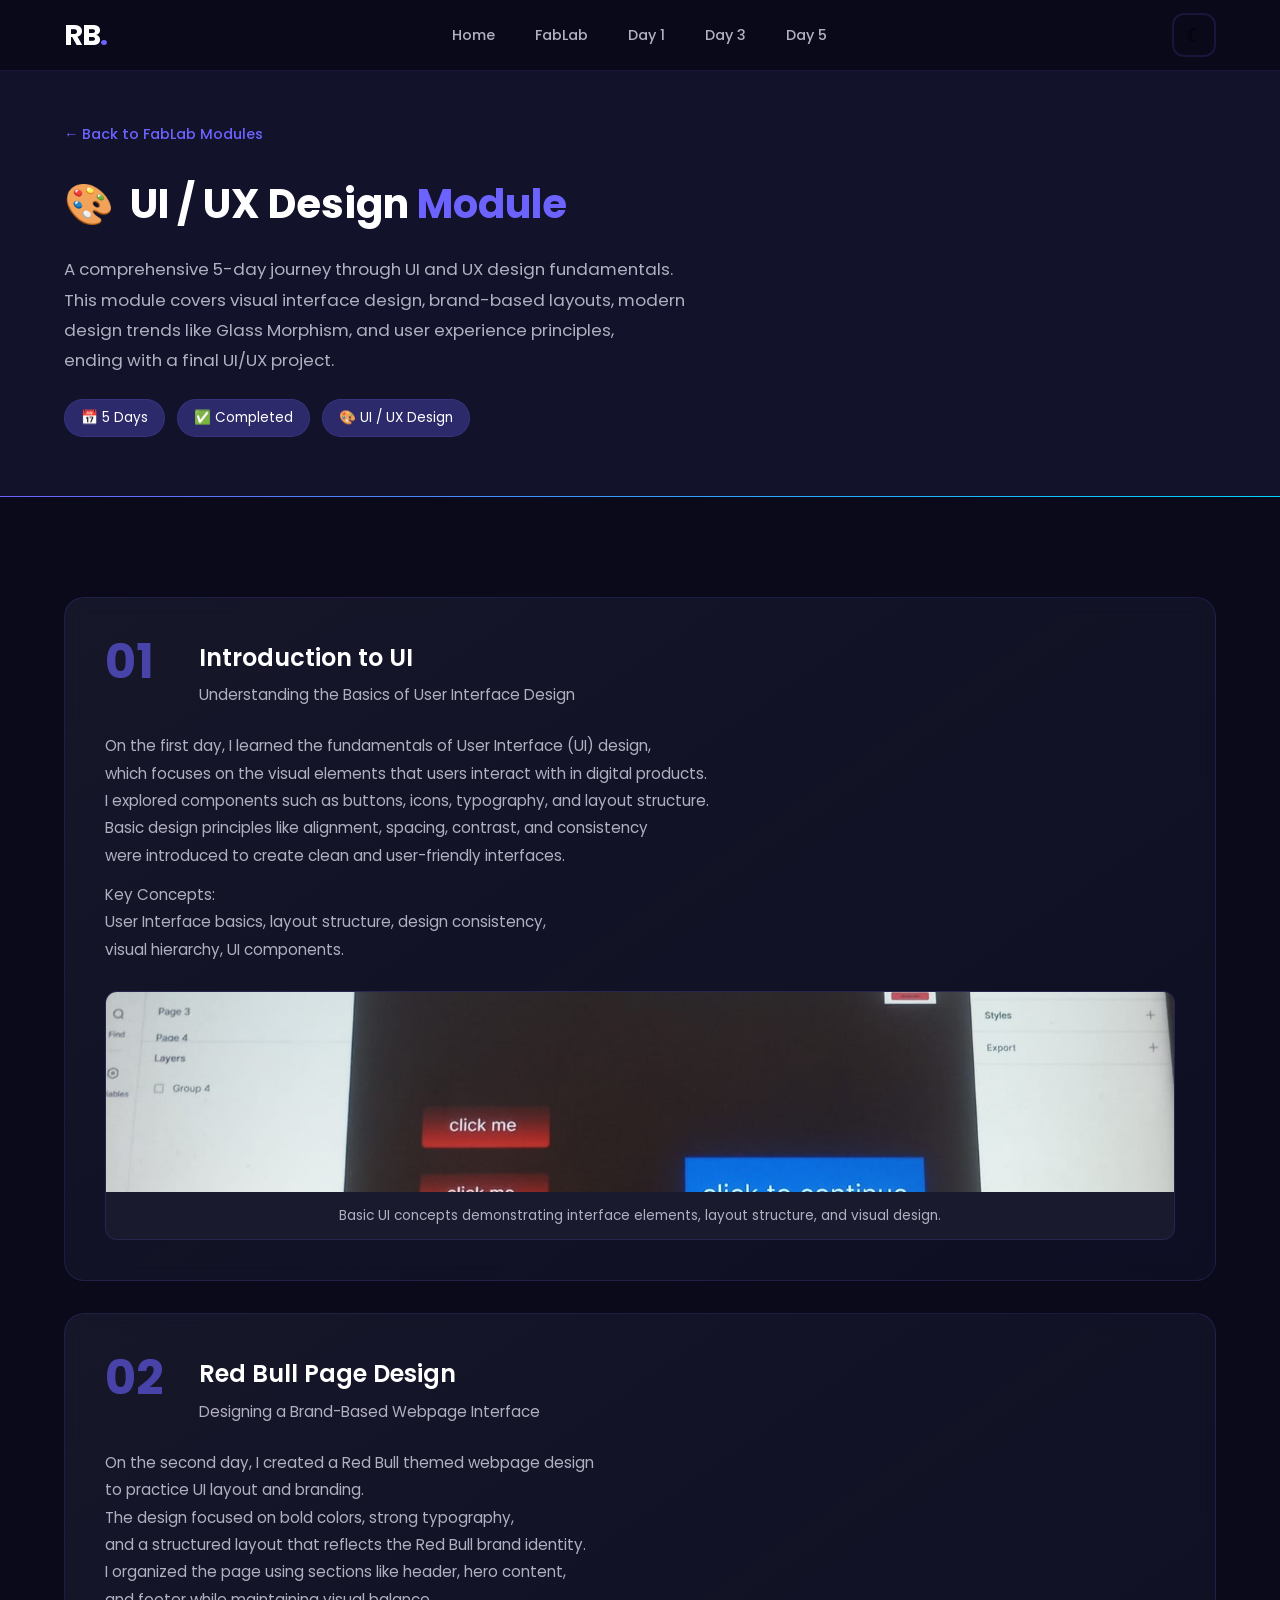
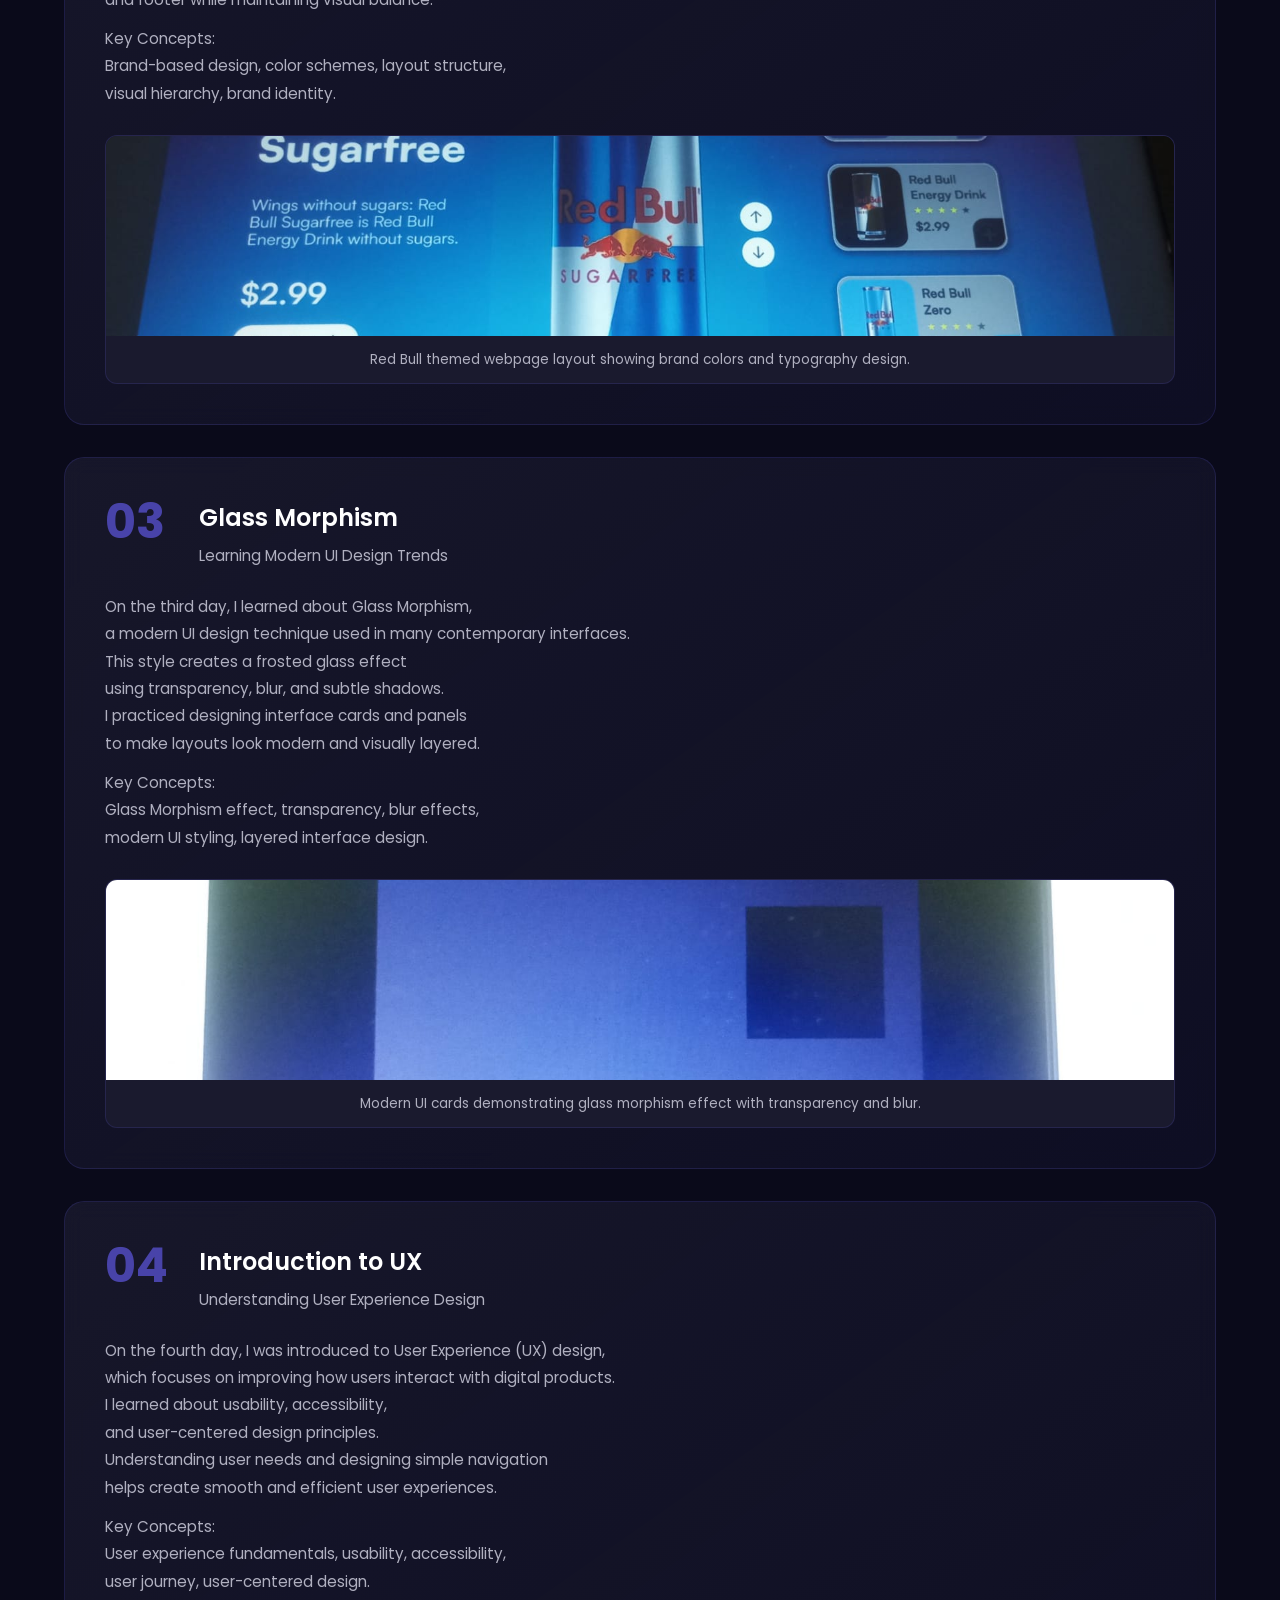
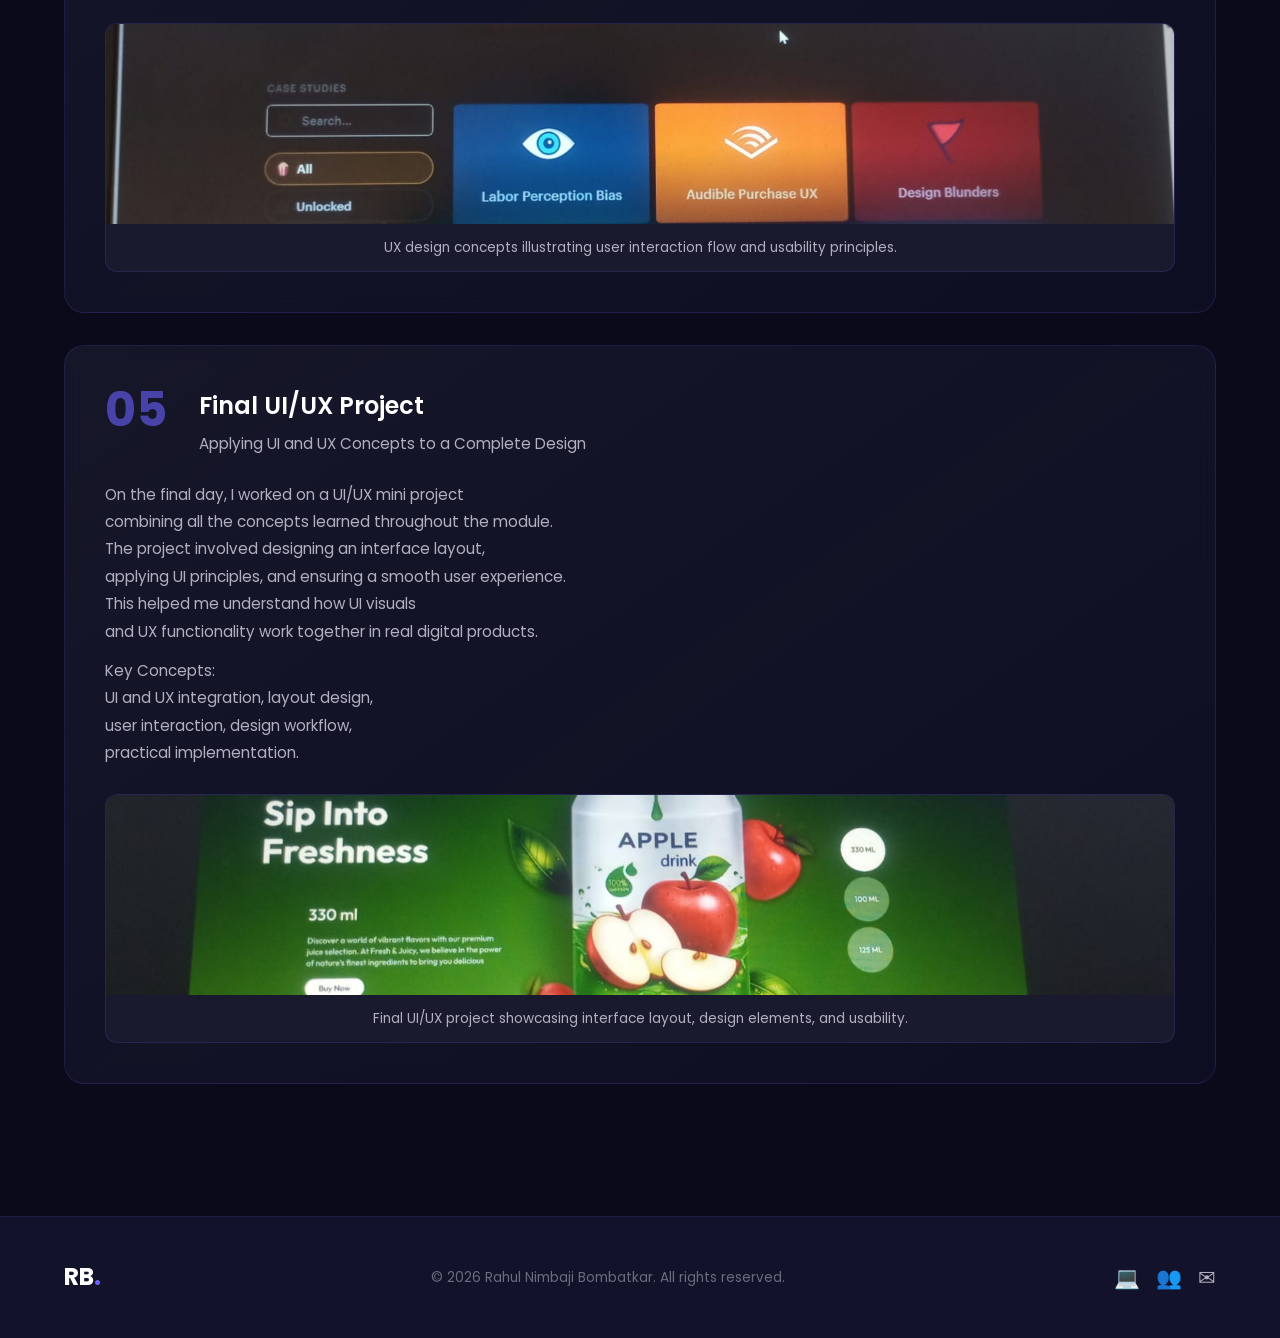
==== commit fa57c4af: "Update uiux.html" ====
--- a/uiux.html
+++ b/uiux.html
@@ -48,8 +48,9 @@
             </h1>
             <p class="module-description animate-on-scroll">
               A comprehensive 5-day journey through UI and UX design fundamentals. <br>
-              This module covers visual interface design, brand-based layouts, modern design trends <br>
-              like Glass Morphism, and user experience principles, ending with a final UI/UX project.<br>
+              This module covers visual interface design, brand-based layouts, modern  <br>
+              design trends like Glass Morphism, and user experience principles,<br>
+              ending with a final UI/UX project.
             </p>
             <div class="module-meta animate-on-scroll">
                <span class="meta-badge">&#128197; 5 Days</span>
@@ -90,9 +91,9 @@
                 <div class="day-gallery animate-on-scroll">
                     <div class="gallery-grid">
                         <div class="gallery-item" data-caption="Day 1 - Setting up the web development environment">
-                           <a href="https://day-1-beige.vercel.app/" target="_blank">
+                         
     <img src="uiux1.jpeg" alt="Day 1 Project">
-</a>
+
                             <p class="gallery-caption">Basic UI concepts demonstrating interface elements, layout structure, and visual design.</p>
                         </div>
                     </div>
@@ -127,9 +128,9 @@
                 <div class="day-gallery animate-on-scroll">
                     <div class="gallery-grid">
                         <div class="gallery-item" data-caption="Day 2 - HTML5 semantic structure and elements">
-                          <a href="https://day2-rho-one.vercel.app/"  target="_blank">
+                       
     <img src="uiux2.jpeg" alt="Day 2 Project">
-</a>
+
                             <p class="gallery-caption">Red Bull themed webpage layout showing brand colors and typography design.</p>
                         </div>
                     </div>
@@ -164,9 +165,9 @@
                 <div class="day-gallery animate-on-scroll">
                     <div class="gallery-grid">
                         <div class="gallery-item" data-caption="Day 3 - CSS styling and color palettes">
-                           <a href="https://day-3-plum-eta.vercel.app/"  target="_blank">
+                         
     <img src="uiux3.jpeg" alt="Day 3 Project">
-</a>
+
                             <p class="gallery-caption">Modern UI cards demonstrating glass morphism effect with transparency and blur.</p>
                         </div>
                     </div>
@@ -201,9 +202,9 @@
                 <div class="day-gallery animate-on-scroll">
                     <div class="gallery-grid">
                         <div class="gallery-item" data-caption="Day 4 - Responsive design across devices">
-                            <a href="https://day-4-flax.vercel.app/" target="_blank">
+                          
     <img src="uiux4.jpeg" alt="Day 4 Project">
-</a>
+
                             <p class="gallery-caption">UX design concepts illustrating user interaction flow and usability principles.</p>
                         </div>
                     </div>
@@ -239,9 +240,9 @@
                 <div class="day-gallery animate-on-scroll">
                     <div class="gallery-grid">
                         <div class="gallery-item" data-caption="Day 5 - JavaScript fundamentals and interactive coding">
-                          <a href="https://day-5-liart-rho.vercel.app/" target="_blank">
+                       
     <img src="uiux5.jpeg" alt="Day 5 Project">
-</a>
+
                             <p class="gallery-caption">Final UI/UX project showcasing interface layout, design elements, and usability.</p>
                         </div>
                     </div>
@@ -279,4 +280,4 @@
     <script src="./script.js"></script>
 </body>
 
-</html>+</html>
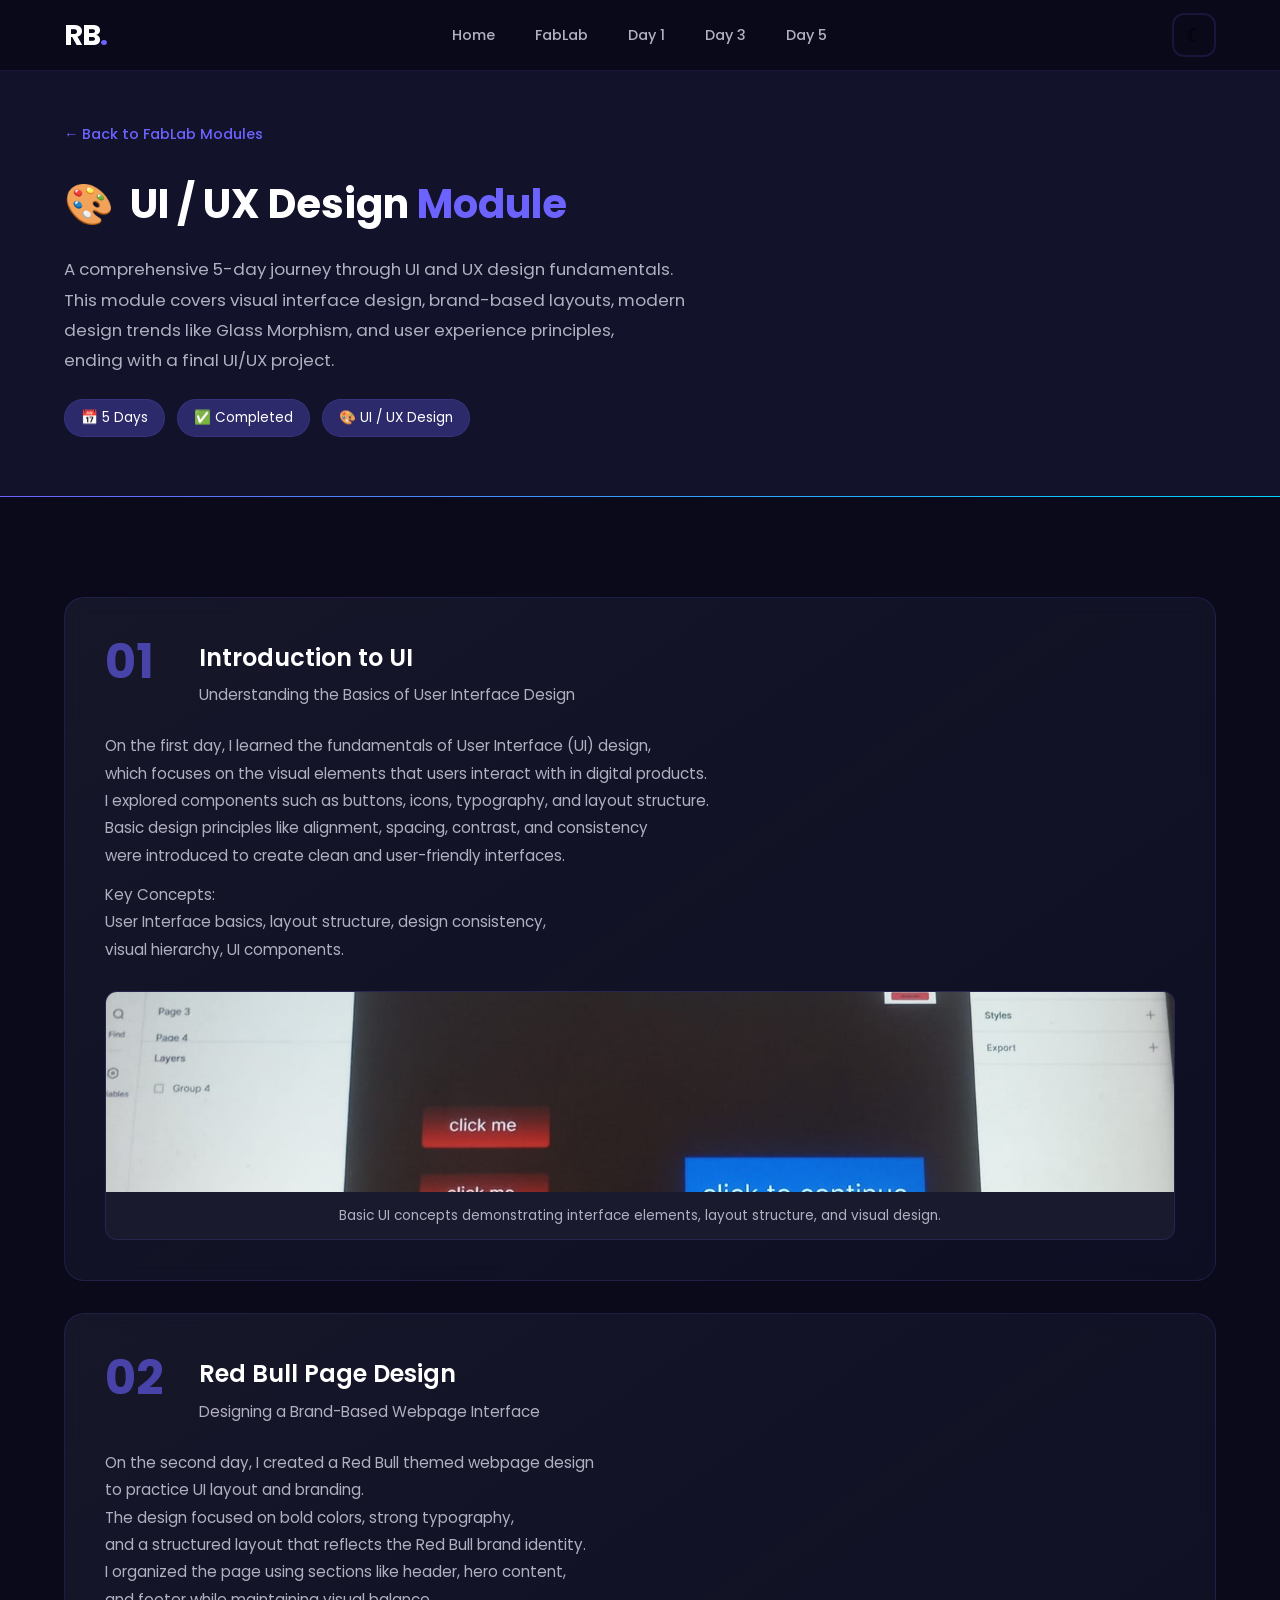
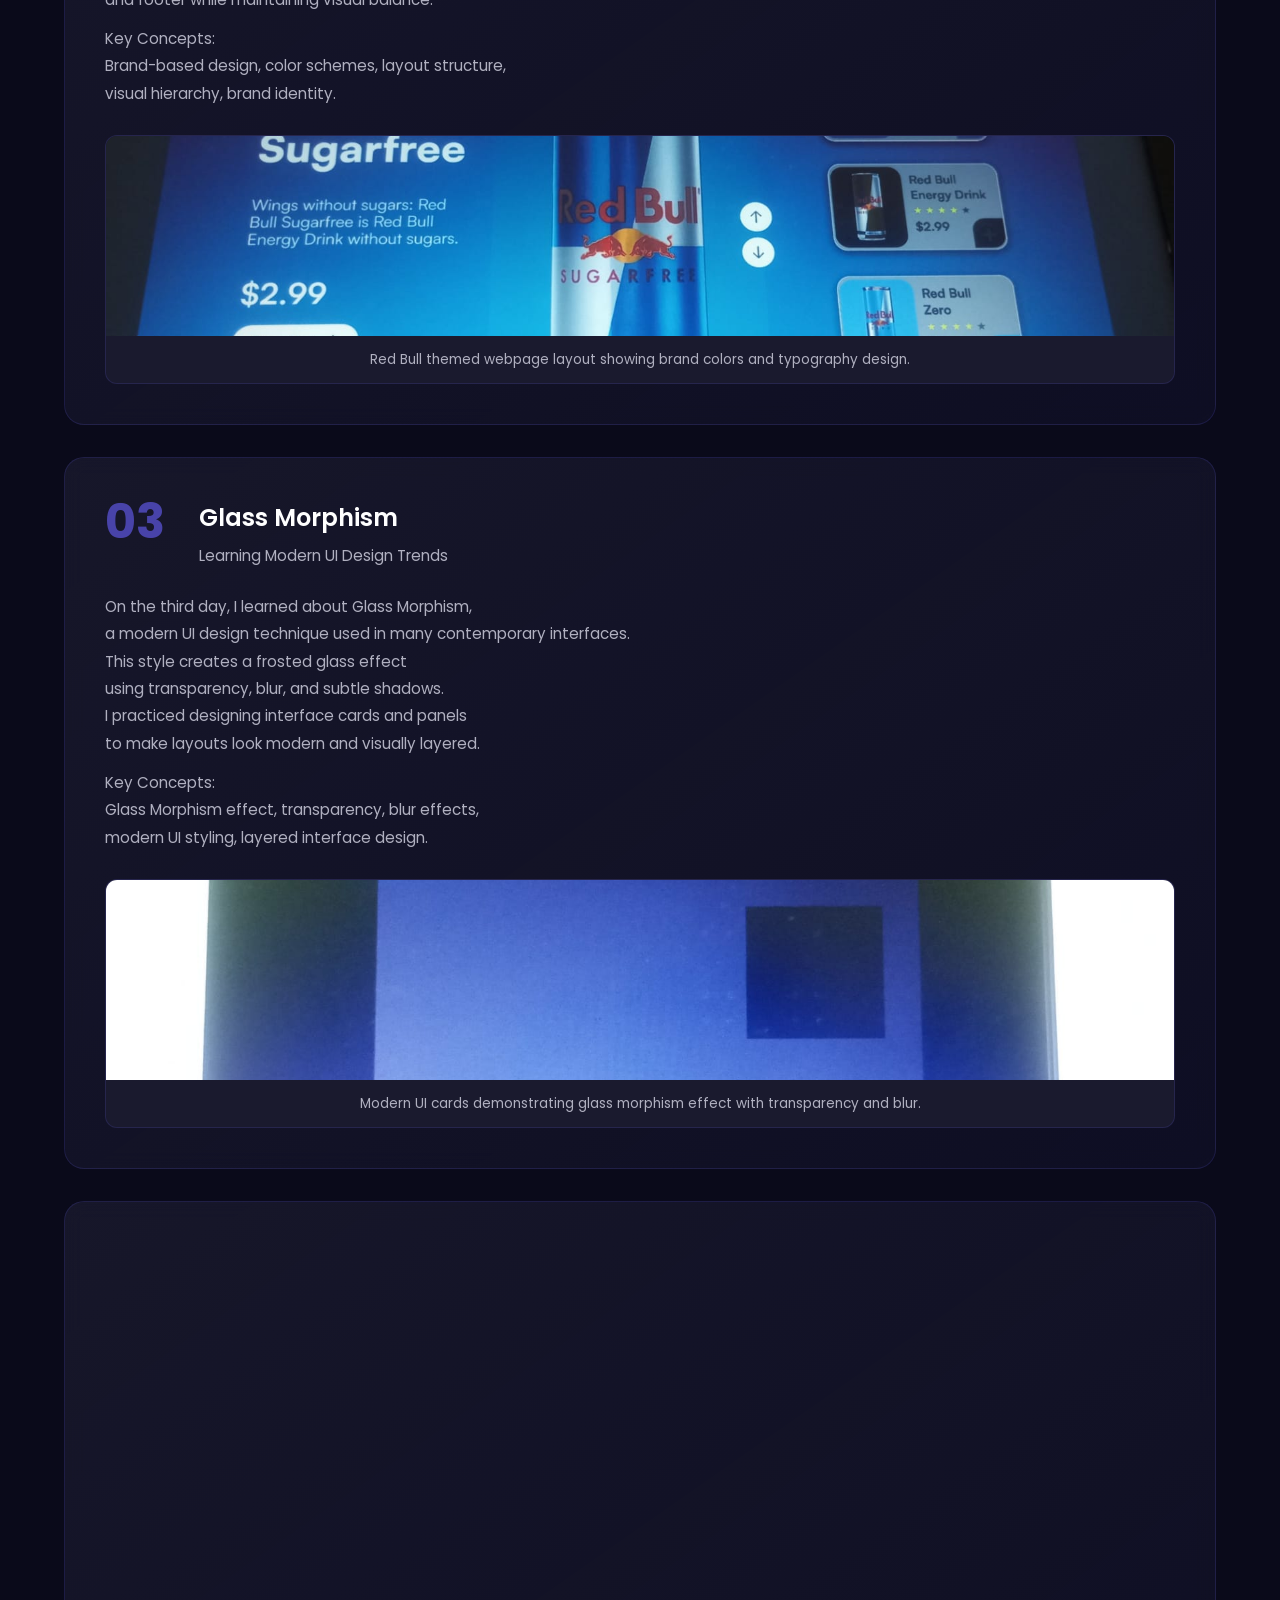
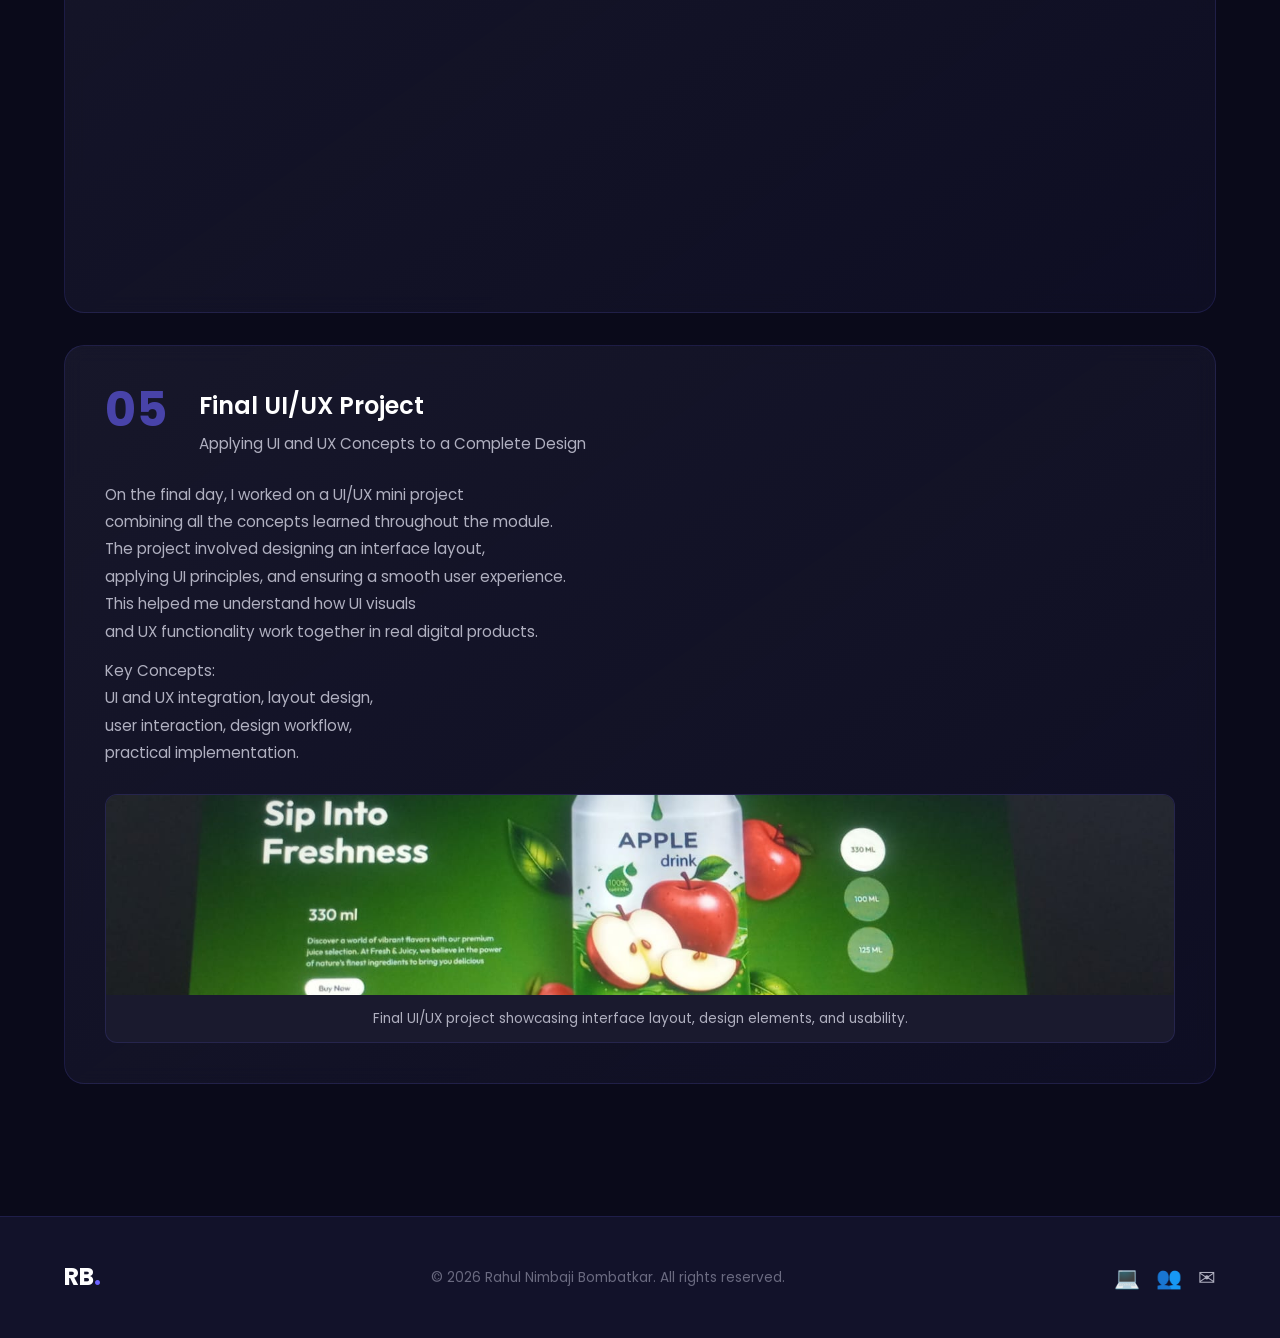
==== commit 9899390a: "Update uiux.html" ====
--- a/uiux.html
+++ b/uiux.html
@@ -90,7 +90,7 @@
                 </div>
                 <div class="day-gallery animate-on-scroll">
                     <div class="gallery-grid">
-                        <div class="gallery-item" data-caption="Day 1 - Setting up the web development environment">
+                        <div class="gallery-item" data-caption="Day 1 - Basic UI elements and layout concepts">
                          
     <img src="uiux1.jpeg" alt="Day 1 Project">
 
@@ -127,7 +127,7 @@
                 </div>
                 <div class="day-gallery animate-on-scroll">
                     <div class="gallery-grid">
-                        <div class="gallery-item" data-caption="Day 2 - HTML5 semantic structure and elements">
+                        <div class="gallery-item" data-caption="Day 2 - Red Bull themed webpage UI layout">
                        
     <img src="uiux2.jpeg" alt="Day 2 Project">
 
@@ -164,7 +164,7 @@
                 </div>
                 <div class="day-gallery animate-on-scroll">
                     <div class="gallery-grid">
-                        <div class="gallery-item" data-caption="Day 3 - CSS styling and color palettes">
+                        <div class="gallery-item" data-caption="Day 3 - Glass morphism styled modern interface cards">
                          
     <img src="uiux3.jpeg" alt="Day 3 Project">
 
@@ -201,7 +201,7 @@
                 </div>
                 <div class="day-gallery animate-on-scroll">
                     <div class="gallery-grid">
-                        <div class="gallery-item" data-caption="Day 4 - Responsive design across devices">
+                        <div class="gallery-item" data-caption="Day 4 -User experience flow and usability concepts">
                           
     <img src="uiux4.jpeg" alt="Day 4 Project">
 
@@ -239,7 +239,7 @@
                 </div>
                 <div class="day-gallery animate-on-scroll">
                     <div class="gallery-grid">
-                        <div class="gallery-item" data-caption="Day 5 - JavaScript fundamentals and interactive coding">
+                        <div class="gallery-item" data-caption="Day 5 - User experience flow and usability concepts">
                        
     <img src="uiux5.jpeg" alt="Day 5 Project">
 
